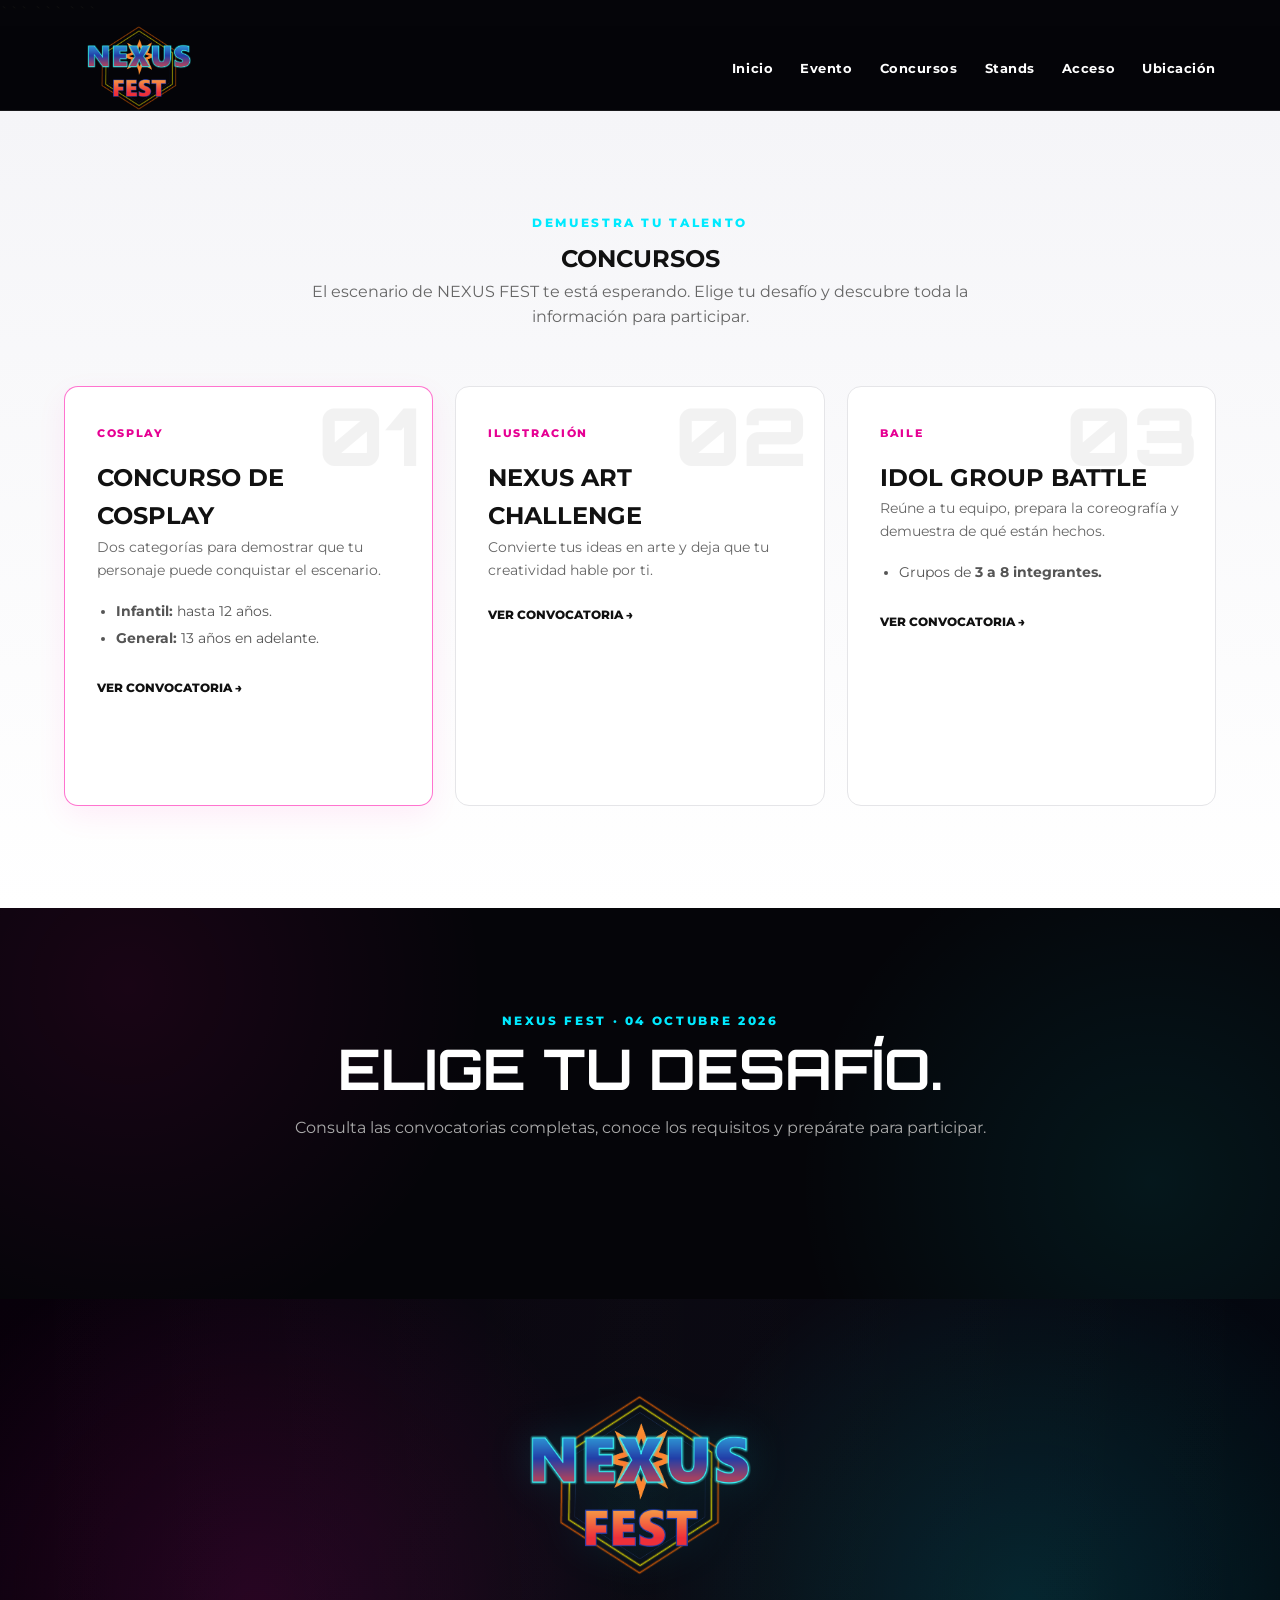
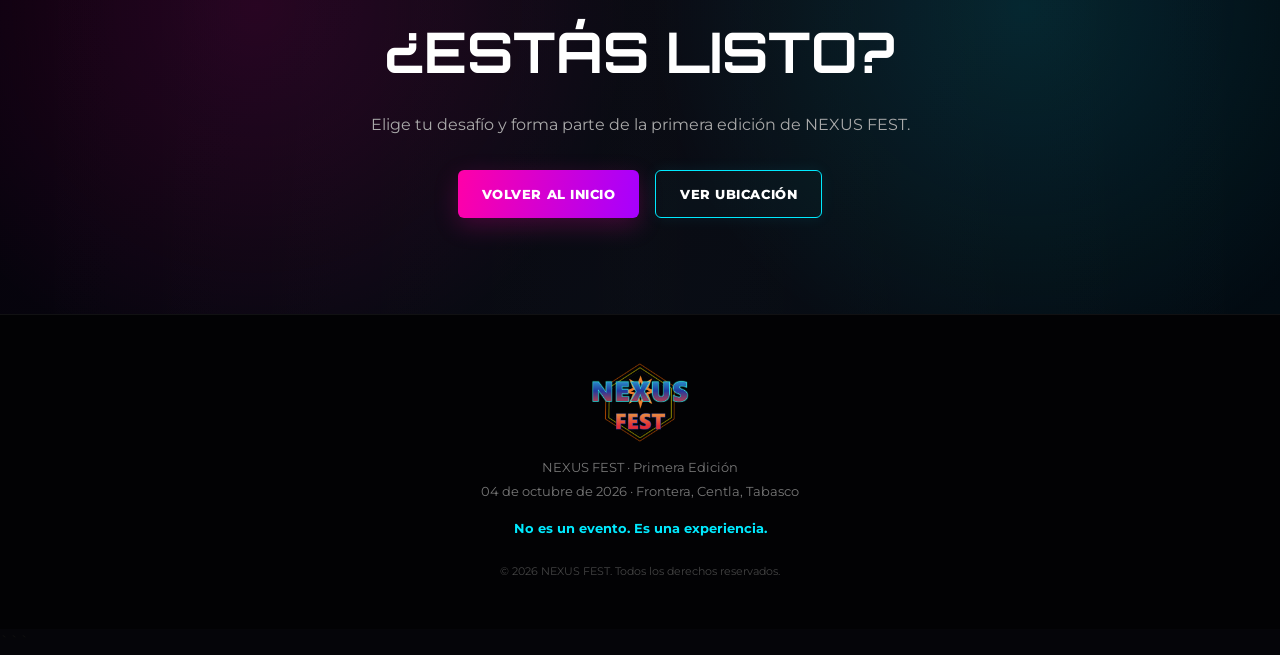
==== concursos.html @ 361f33a7 "Actualización sitio NEXUS FEST" ====
<!DOCTYPE html>

<html lang="es">

<head>

```
<meta charset="UTF-8">

<meta
    name="viewport"
    content="width=device-width, initial-scale=1.0"
>

<meta
    name="description"
    content="Concursos de NEXUS FEST — Cosplay, ilustración e Idol Group Battle en Frontera, Centla, Tabasco."
>

<meta
    name="theme-color"
    content="#050509"
>

<title>Concursos | NEXUS FEST</title>


<!-- ========================= -->
<!-- GOOGLE FONTS -->
<!-- ========================= -->

<link
    rel="preconnect"
    href="https://fonts.googleapis.com"
>

<link
    rel="preconnect"
    href="https://fonts.gstatic.com"
    crossorigin
>

<link
    href="https://fonts.googleapis.com/css2?family=Montserrat:wght@400;500;600;700;800;900&family=Orbitron:wght@500;600;700;800&display=swap"
    rel="stylesheet"
>


<!-- ========================= -->
<!-- CSS -->
<!-- ========================= -->

<link
    rel="stylesheet"
    href="css/styles.css"
>
```

</head>

<body>

```
<!-- ========================= -->
<!-- HEADER -->
<!-- ========================= -->

<header class="header">

    <div class="container nav">


        <!-- LOGO -->

        <a
            href="index.html"
            class="logo"
        >

            <img
                src="assets/img/logo-nexus-fest-sin-fondo.png"
                alt="NEXUS FEST"
            >

        </a>


        <!-- BOTÓN MENÚ MÓVIL -->

        <button
            class="menu-toggle"
            id="menuToggle"
            aria-label="Abrir menú"
            aria-expanded="false"
            type="button"
        >

            <span></span>
            <span></span>
            <span></span>

        </button>


        <!-- NAVEGACIÓN -->

        <nav
            class="nav-menu"
            id="navMenu"
        >

            <ul class="nav-links">

                <li>
                    <a href="index.html">
                        Inicio
                    </a>
                </li>

                <li>
                    <a href="index.html#evento">
                        Evento
                    </a>
                </li>

                <li>
                    <a
                        href="concursos.html"
                        class="active"
                    >
                        Concursos
                    </a>
                </li>

                <li>
                    <a href="index.html#stands">
                        Stands
                    </a>
                </li>

                <li>
                    <a href="index.html#acceso">
                        Acceso
                    </a>
                </li>

                <li>
                    <a href="index.html#ubicacion">
                        Ubicación
                    </a>
                </li>

            </ul>

        </nav>

    </div>

</header>



<!-- ========================= -->
<!-- CONTENIDO PRINCIPAL -->
<!-- ========================= -->

<main>


    <!-- ========================= -->
    <!-- ENCABEZADO -->
    <!-- ========================= -->

    <section class="section contests-section">

        <div class="container">


            <div class="section-heading">

                <p class="section-kicker">
                    DEMUESTRA TU TALENTO
                </p>

                <h1>
                    CONCURSOS
                </h1>

                <p>
                    El escenario de NEXUS FEST te está esperando.
                    Elige tu desafío y descubre toda la información
                    para participar.
                </p>

            </div>



            <!-- ========================= -->
            <!-- TARJETAS DE CONCURSOS -->
            <!-- ========================= -->

            <div class="contest-grid">


                <!-- ========================= -->
                <!-- COSPLAY -->
                <!-- ========================= -->

                <article class="contest-card featured">

                    <div class="contest-number">
                        01
                    </div>


                    <div class="contest-content">

                        <span class="contest-tag">
                            COSPLAY
                        </span>

                        <h2>
                            CONCURSO DE COSPLAY
                        </h2>

                        <p>
                            Dos categorías para demostrar que
                            tu personaje puede conquistar el escenario.
                        </p>


                        <ul>

                            <li>
                                <strong>Infantil:</strong>
                                hasta 12 años.
                            </li>

                            <li>
                                <strong>General:</strong>
                                13 años en adelante.
                            </li>

                        </ul>


                        <a
                            href="cosplay.html"
                            class="contest-link"
                        >
                            VER CONVOCATORIA →
                        </a>

                    </div>

                </article>



                <!-- ========================= -->
                <!-- NEXUS ART -->
                <!-- ========================= -->

                <article class="contest-card">

                    <div class="contest-number">
                        02
                    </div>


                    <div class="contest-content">

                        <span class="contest-tag">
                            ILUSTRACIÓN
                        </span>

                        <h2>
                            NEXUS ART CHALLENGE
                        </h2>

                        <p>
                            Convierte tus ideas en arte y deja
                            que tu creatividad hable por ti.
                        </p>


                        <a
                            href="nexus-art-challenge.html"
                            class="contest-link"
                        >
                            VER CONVOCATORIA →
                        </a>

                    </div>

                </article>



                <!-- ========================= -->
                <!-- IDOL GROUP -->
                <!-- ========================= -->

                <article class="contest-card">

                    <div class="contest-number">
                        03
                    </div>


                    <div class="contest-content">

                        <span class="contest-tag">
                            BAILE
                        </span>

                        <h2>
                            IDOL GROUP BATTLE
                        </h2>

                        <p>
                            Reúne a tu equipo, prepara la coreografía
                            y demuestra de qué están hechos.
                        </p>


                        <ul>

                            <li>
                                Grupos de
                                <strong>
                                    3 a 8 integrantes.
                                </strong>
                            </li>

                        </ul>


                        <a
                            href="idol-group-battle.html"
                            class="contest-link"
                        >
                            VER CONVOCATORIA →
                        </a>

                    </div>

                </article>


            </div>

        </div>

    </section>



    <!-- ========================= -->
    <!-- INFORMACIÓN -->
    <!-- ========================= -->

    <section class="section dark-section">

        <div class="container">

            <div class="section-heading light">

                <p class="section-kicker">
                    NEXUS FEST · 04 OCTUBRE 2026
                </p>

                <h2>
                    ELIGE TU DESAFÍO.
                </h2>

                <p>
                    Consulta las convocatorias completas,
                    conoce los requisitos y prepárate para participar.
                </p>

            </div>

        </div>

    </section>



    <!-- ========================= -->
    <!-- CTA -->
    <!-- ========================= -->

    <section class="final-cta">

        <div class="container">


            <img
                src="assets/img/logo-nexus-fest-sin-fondo.png"
                alt="NEXUS FEST"
                class="final-logo"
            >


            <h2>
                ¿ESTÁS LISTO?
            </h2>


            <p>
                Elige tu desafío y forma parte de la
                primera edición de NEXUS FEST.
            </p>


            <div class="cta-buttons">

                <a
                    href="index.html"
                    class="btn btn-primary"
                >
                    VOLVER AL INICIO
                </a>


                <a
                    href="index.html#ubicacion"
                    class="btn btn-outline"
                >
                    VER UBICACIÓN
                </a>

            </div>

        </div>

    </section>


</main>



<!-- ========================= -->
<!-- FOOTER -->
<!-- ========================= -->

<footer class="footer">

    <div class="container">


        <img
            src="assets/img/logo-nexus-fest-sin-fondo.png"
            alt="NEXUS FEST"
            class="footer-logo"
        >


        <p>
            NEXUS FEST · Primera Edición
        </p>


        <p>
            04 de octubre de 2026 · Frontera, Centla, Tabasco
        </p>


        <p class="footer-slogan">
            No es un evento. Es una experiencia.
        </p>


        <small>
            © 2026 NEXUS FEST. Todos los derechos reservados.
        </small>


    </div>

</footer>



<!-- ========================= -->
<!-- JAVASCRIPT -->
<!-- ========================= -->

<script src="js/main.js"></script>
```

</body>

</html>
---- css/styles.css ----
/* =========================================
   NEXUS FEST
   ESTILOS PRINCIPALES
   Primera Edición · 2026
========================================= */


/* =========================================
   RESET
========================================= */

* {
  margin: 0;
  padding: 0;
  box-sizing: border-box;
}

html {
  scroll-behavior: smooth;
  scroll-padding-top: 80px;
}

body {
  font-family: "Montserrat", sans-serif;
  background: #050509;
  color: #111;
  line-height: 1.6;
  overflow-x: hidden;
}

body::selection {
  background: var(--pink);
  color: #fff;
}

img {
  max-width: 100%;
  height: auto;
  display: block;
}

a {
  color: inherit;
}

button {
  font-family: inherit;
}

button:focus-visible,
a:focus-visible {
  outline: 2px solid var(--cyan);
  outline-offset: 4px;
}

.container {
  width: min(90%, 1200px);
  margin: 0 auto;
}


/* =========================================
   VARIABLES
========================================= */

:root {
  --black: #050509;
  --black-soft: #090910;
  --black-card: #11111a;

  --white: #ffffff;
  --gray: #b7b7c2;
  --gray-dark: #666;

  --cyan: #00eaff;
  --blue: #008cff;

  --pink: #ff00a8;
  --pink-light: #ff3fc5;

  --orange: #ff7a00;
  --yellow: #ffd000;

  --border: rgba(255, 255, 255, 0.12);

  --gradient-main:
    linear-gradient(
      120deg,
      #00eaff 0%,
      #008cff 45%,
      #ff00a8 100%
    );

  --gradient-warm:
    linear-gradient(
      120deg,
      #ff7a00,
      #ff00a8
    );

  --shadow-pink:
    0 12px 35px rgba(255, 0, 168, 0.22);

  --shadow-cyan:
    0 12px 35px rgba(0, 234, 255, 0.16);
}


/* =========================================
   HEADER
========================================= */

.header {
  position: sticky;
  top: 0;
  z-index: 1000;

  background: rgba(5, 5, 9, 0.94);

  border-bottom: 1px solid rgba(255, 255, 255, 0.08);

  backdrop-filter: blur(18px);
  -webkit-backdrop-filter: blur(18px);
}

.nav {
  min-height: 78px;

  display: flex;
  align-items: center;
  justify-content: space-between;

  gap: 2rem;
}


/* =========================================
   LOGO
========================================= */

.logo {
  display: flex;
  align-items: center;

  width: 150px;

  text-decoration: none;

  transition:
    transform 0.3s ease,
    filter 0.3s ease;
}

.logo:hover {
  transform: scale(1.03);

  filter:
    drop-shadow(0 0 10px rgba(0, 234, 255, 0.22));
}

.logo img {
  width: 100%;
  height: auto;
}


/* =========================================
   NAVEGACIÓN
========================================= */

.nav-menu {
  display: flex;
  align-items: center;
}

.nav-links {
  display: flex;
  align-items: center;

  gap: 1.7rem;

  list-style: none;
}

.nav-links a {
  position: relative;

  color: #fff;

  text-decoration: none;

  font-size: 0.82rem;
  font-weight: 700;

  letter-spacing: 0.04em;

  transition:
    color 0.3s ease;
}

.nav-links a::after {
  content: "";

  position: absolute;

  left: 0;
  bottom: -7px;

  width: 0;
  height: 2px;

  border-radius: 10px;

  background: var(--cyan);

  box-shadow:
    0 0 8px rgba(0, 234, 255, 0.7);

  transition:
    width 0.3s ease;
}

.nav-links a:hover {
  color: var(--cyan);
}

.nav-links a:hover::after {
  width: 100%;
}


/* =========================================
   MENÚ MÓVIL
========================================= */

.menu-toggle {
  display: none;

  width: 42px;
  height: 42px;

  border: 1px solid rgba(255, 255, 255, 0.2);
  border-radius: 8px;

  background: rgba(255, 255, 255, 0.025);

  cursor: pointer;

  flex-direction: column;
  align-items: center;
  justify-content: center;

  gap: 5px;

  transition:
    border-color 0.3s ease,
    background 0.3s ease;
}

.menu-toggle:hover {
  border-color: var(--cyan);
  background: rgba(0, 234, 255, 0.05);
}

.menu-toggle span {
  display: block;

  width: 22px;
  height: 2px;

  border-radius: 5px;

  background: #fff;

  transition:
    transform 0.3s ease,
    opacity 0.3s ease;
}

.menu-toggle.active span:nth-child(1) {
  transform: translateY(7px) rotate(45deg);
}

.menu-toggle.active span:nth-child(2) {
  opacity: 0;
}

.menu-toggle.active span:nth-child(3) {
  transform: translateY(-7px) rotate(-45deg);
}


/* =========================================
   HERO
========================================= */

.hero {
  position: relative;

  min-height: calc(100vh - 78px);

  display: flex;
  align-items: center;

  color: #fff;

  overflow: hidden;

  background:
    radial-gradient(
      circle at 15% 30%,
      rgba(255, 0, 168, 0.20),
      transparent 35%
    ),
    radial-gradient(
      circle at 85% 25%,
      rgba(0, 234, 255, 0.18),
      transparent 35%
    ),
    radial-gradient(
      circle at 50% 100%,
      rgba(255, 122, 0, 0.10),
      transparent 35%
    ),
    linear-gradient(
      135deg,
      #020207,
      #070013 50%,
      #02050a
    );
}


/* =========================================
   LUCES DECORATIVAS
========================================= */

.hero::before,
.hero::after {
  content: "";

  position: absolute;

  width: 500px;
  height: 500px;

  border-radius: 50%;

  filter: blur(100px);

  pointer-events: none;
}

.hero::before {
  background: rgba(255, 0, 168, 0.12);

  left: -250px;
  bottom: -200px;
}

.hero::after {
  background: rgba(0, 234, 255, 0.10);

  right: -250px;
  top: -200px;
}

.hero-background {
  position: absolute;

  inset: 0;

  pointer-events: none;

  opacity: 0.25;

  background-image:
    linear-gradient(
      rgba(255, 255, 255, 0.025) 1px,
      transparent 1px
    ),
    linear-gradient(
      90deg,
      rgba(255, 255, 255, 0.025) 1px,
      transparent 1px
    );

  background-size: 60px 60px;

  mask-image:
    linear-gradient(
      to bottom,
      black,
      transparent 85%
    );

  -webkit-mask-image:
    linear-gradient(
      to bottom,
      black,
      transparent 85%
    );
}


/* =========================================
   HERO CONTENT
========================================= */

.hero-content {
  position: relative;

  z-index: 2;

  max-width: 900px;

  margin: 0 auto;

  text-align: center;

  padding: 5rem 0;
}


/* =========================================
   HERO LOGO
========================================= */

.hero-logo {
  width: min(500px, 80%);

  margin: 0 auto 1rem;

  filter:
    drop-shadow(0 0 20px rgba(0, 234, 255, 0.18))
    drop-shadow(0 0 35px rgba(255, 0, 168, 0.08));
}

.hero-edition {
  color: var(--cyan);

  font-family: "Orbitron", sans-serif;

  font-size: 0.85rem;

  font-weight: 700;

  letter-spacing: 0.3em;

  margin-bottom: 1.5rem;

  text-shadow:
    0 0 12px rgba(0, 234, 255, 0.35);
}


/* =========================================
   HERO TITULO
========================================= */

.hero h1 {
  font-family: "Orbitron", sans-serif;

  font-size: clamp(2rem, 5vw, 4.2rem);

  line-height: 1.08;

  font-weight: 800;

  letter-spacing: -0.03em;
}

.hero h1 span {
  display: block;

  margin-top: 0.15em;

  background: var(--gradient-main);

  -webkit-background-clip: text;
  background-clip: text;

  color: transparent;
}


/* =========================================
   HERO DESCRIPCIÓN
========================================= */

.hero-description {
  max-width: 700px;

  margin: 1.5rem auto 2rem;

  color: #c8c8d2;

  font-size: clamp(1rem, 2vw, 1.15rem);
}


/* =========================================
   BOTONES
========================================= */

.hero-buttons {
  display: flex;

  justify-content: center;

  gap: 1rem;

  flex-wrap: wrap;
}

.btn {
  display: inline-flex;

  align-items: center;
  justify-content: center;

  min-height: 48px;

  padding: 0.8rem 1.5rem;

  border-radius: 6px;

  text-decoration: none;

  font-size: 0.82rem;

  font-weight: 800;

  letter-spacing: 0.04em;

  transition:
    transform 0.25s ease,
    box-shadow 0.25s ease,
    background 0.25s ease,
    border-color 0.25s ease;
}

.btn:hover {
  transform: translateY(-3px);
}

.btn-primary {
  color: #fff;

  background:
    linear-gradient(
      100deg,
      var(--pink),
      #a600ff
    );

  box-shadow:
    0 8px 25px rgba(255, 0, 168, 0.22);
}

.btn-primary:hover {
  box-shadow:
    0 12px 32px rgba(255, 0, 168, 0.38);
}

.btn-outline {
  color: #fff;

  background: rgba(0, 234, 255, 0.02);

  border: 1px solid var(--cyan);

  box-shadow:
    0 0 15px rgba(0, 234, 255, 0.08);
}

.btn-outline:hover {
  background: rgba(0, 234, 255, 0.10);

  box-shadow:
    0 0 25px rgba(0, 234, 255, 0.16);
}


/* =========================================
   HERO FECHA
========================================= */

.hero-date {
  margin-top: 3rem;

  display: flex;

  justify-content: center;

  gap: 1rem;

  flex-wrap: wrap;

  font-size: 0.8rem;

  letter-spacing: 0.08em;
}

.hero-date span {
  color: #fff;

  font-weight: 800;
}

.hero-date strong {
  color: var(--cyan);

  text-shadow:
    0 0 10px rgba(0, 234, 255, 0.22);
}


/* =========================================
   CUENTA REGRESIVA
========================================= */

.countdown-section {
  position: relative;

  padding: 4rem 0;

  text-align: center;

  color: #fff;

  background:
    linear-gradient(
      90deg,
      #09000b,
      #080813,
      #00080b
    );

  border-top: 1px solid var(--border);
  border-bottom: 1px solid var(--border);

  overflow: hidden;
}

.countdown-section::before {
  content: "";

  position: absolute;

  width: 300px;
  height: 300px;

  left: 50%;
  top: 50%;

  transform: translate(-50%, -50%);

  background: rgba(0, 234, 255, 0.04);

  filter: blur(80px);

  pointer-events: none;
}

.countdown-section .container {
  position: relative;
  z-index: 2;
}

.section-kicker {
  margin-bottom: 0.5rem;

  color: var(--cyan);

  font-size: 0.75rem;

  font-weight: 800;

  letter-spacing: 0.22em;
}

.countdown-section h2 {
  margin-bottom: 2rem;

  font-family: "Orbitron", sans-serif;

  font-size: clamp(1.8rem, 4vw, 2.5rem);
}

.countdown {
  display: flex;

  justify-content: center;

  gap: 1rem;

  flex-wrap: wrap;
}

.count-box {
  width: 120px;

  padding: 1.2rem 0.8rem;

  border: 1px solid rgba(0, 234, 255, 0.2);

  border-radius: 10px;

  background: rgba(255, 255, 255, 0.025);

  box-shadow:
    inset 0 0 20px rgba(0, 234, 255, 0.03),
    0 0 20px rgba(0, 0, 0, 0.15);

  transition:
    border-color 0.3s ease,
    transform 0.3s ease;
}

.count-box:hover {
  transform: translateY(-4px);

  border-color: rgba(0, 234, 255, 0.5);
}

.count-box strong {
  display: block;

  color: #fff;

  font-family: "Orbitron", sans-serif;

  font-size: 2rem;
}

.count-box span {
  color: var(--gray);

  font-size: 0.65rem;

  font-weight: 700;

  letter-spacing: 0.1em;
}


/* =========================================
   SECCIONES
========================================= */

.section {
  padding: clamp(4rem, 8vw, 7rem) 0;
}

.section-heading {
  max-width: 750px;

  margin: 0 auto 3.5rem;

  text-align: center;
}

.section-heading h2 {
  font-family: "Orbitron", sans-serif;

  font-size: clamp(2rem, 5vw, 3.5rem);

  line-height: 1.1;

  margin-bottom: 1rem;
}

.section-heading h2 span {
  color: var(--pink);
}

.section-heading > p:last-child {
  color: #666;

  font-size: 1rem;
}

.section-heading.light h2 {
  color: #fff;
}

.section-heading.light > p:last-child {
  color: #aaa;
}


/* =========================================
   EVENTO
========================================= */

.event-section {
  background: #fff;
}

.event-grid {
  display: grid;

  grid-template-columns:
    1.1fr
    0.9fr;

  gap: 4rem;

  align-items: center;
}

.event-text h3 {
  margin-bottom: 1.2rem;

  font-family: "Orbitron", sans-serif;

  font-size: clamp(1.5rem, 3vw, 2.1rem);

  line-height: 1.25;
}

.event-text p {
  margin-bottom: 1.2rem;

  color: #555;
}

.text-link {
  display: inline-block;

  margin-top: 1rem;

  color: #e60093;

  font-weight: 800;

  text-decoration: none;

  transition:
    color 0.25s ease,
    transform 0.25s ease;
}

.text-link:hover {
  color: #ff00a8;

  transform: translateX(4px);
}

.event-info {
  display: grid;

  gap: 1rem;
}

.info-card {
  display: flex;

  gap: 1rem;

  align-items: center;

  padding: 1.4rem;

  border-radius: 10px;

  background: #f7f7fa;

  border: 1px solid #eee;

  transition:
    transform 0.3s ease,
    border-color 0.3s ease,
    box-shadow 0.3s ease;
}

.info-card:hover {
  transform: translateY(-3px);

  border-color: rgba(255, 0, 168, 0.18);

  box-shadow:
    0 12px 25px rgba(0, 0, 0, 0.05);
}

.info-card > span {
  font-size: 1.8rem;
}

.info-card small {
  display: block;

  color: #888;

  font-size: 0.65rem;

  font-weight: 800;

  letter-spacing: 0.12em;
}

.info-card strong {
  display: block;

  font-size: 0.9rem;
}

.info-card em {
  display: block;

  color: #777;

  font-size: 0.8rem;

  font-style: normal;
}


/* =========================================
   SECCIONES OSCURAS
========================================= */

.dark-section,
.stands-section {
  color: #fff;

  background:
    radial-gradient(
      circle at 10% 20%,
      rgba(255, 0, 168, 0.08),
      transparent 30%
    ),
    radial-gradient(
      circle at 90% 70%,
      rgba(0, 234, 255, 0.08),
      transparent 30%
    ),
    #050509;
}


/* =========================================
   EXPERIENCIA
========================================= */

.experience-grid {
  display: grid;

  grid-template-columns:
    repeat(4, 1fr);

  gap: 1.2rem;
}

.experience-card {
  position: relative;

  padding: 2rem 1.5rem;

  border: 1px solid var(--border);

  border-radius: 12px;

  background: rgba(255, 255, 255, 0.025);

  overflow: hidden;

  transition:
    transform 0.3s ease,
    border-color 0.3s ease,
    background 0.3s ease,
    box-shadow 0.3s ease;
}

.experience-card::before {
  content: "";

  position: absolute;

  left: 0;
  top: 0;

  width: 100%;
  height: 2px;

  background: var(--gradient-main);

  transform: scaleX(0);

  transform-origin: left;

  transition: transform 0.3s ease;
}

.experience-card:hover {
  transform: translateY(-7px);

  border-color: rgba(0, 234, 255, 0.4);

  background: rgba(255, 255, 255, 0.04);

  box-shadow:
    0 15px 35px rgba(0, 0, 0, 0.25);
}

.experience-card:hover::before {
  transform: scaleX(1);
}

.experience-icon {
  font-size: 2.4rem;

  margin-bottom: 1.2rem;
}

.experience-card h3 {
  margin-bottom: 0.7rem;

  font-family: "Orbitron", sans-serif;

  font-size: 1rem;
}

.experience-card p {
  color: #999;

  font-size: 0.9rem;
}


/* =========================================
   CONCURSOS
========================================= */

.contests-section {
  background:
    linear-gradient(
      180deg,
      #f5f5f8 0%,
      #ffffff 100%
    );
}

.contest-grid {
  display: grid;

  grid-template-columns:
    repeat(3, 1fr);

  gap: 1.4rem;
}

.contest-card {
  position: relative;

  overflow: hidden;

  min-height: 420px;

  padding: 2rem;

  border-radius: 14px;

  background: #fff;

  border: 1px solid #e5e5e8;

  transition:
    transform 0.3s ease,
    box-shadow 0.3s ease,
    border-color 0.3s ease;
}

.contest-card::before {
  content: "";

  position: absolute;

  left: 0;
  top: 0;

  width: 100%;
  height: 3px;

  background: var(--gradient-main);

  opacity: 0;

  transition: opacity 0.3s ease;
}

.contest-card:hover {
  transform: translateY(-7px);

  box-shadow:
    0 20px 40px rgba(0, 0, 0, 0.08);
}

.contest-card:hover::before {
  opacity: 1;
}

.contest-card.featured {
  border-color: rgba(255, 0, 168, 0.55);

  box-shadow:
    0 10px 30px rgba(255, 0, 168, 0.07);
}

.contest-number {
  position: absolute;

  right: 1rem;
  top: 0.5rem;

  color: rgba(0, 0, 0, 0.05);

  font-family: "Orbitron", sans-serif;

  font-size: 5rem;

  font-weight: 900;

  line-height: 1;
}

.contest-content {
  position: relative;

  z-index: 2;
}

.contest-tag {
  display: inline-block;

  margin-bottom: 1rem;

  color: #e60093;

  font-size: 0.7rem;

  font-weight: 800;

  letter-spacing: 0.15em;
}

.contest-content h3 {
  margin-bottom: 1rem;

  font-family: "Orbitron", sans-serif;

  font-size: 1.2rem;

  line-height: 1.25;
}

.contest-content p {
  margin-bottom: 1.2rem;

  color: #666;

  font-size: 0.9rem;
}

.contest-content ul {
  padding-left: 1.2rem;

  margin-bottom: 1.5rem;

  color: #555;

  font-size: 0.85rem;
}

.contest-content li {
  margin-bottom: 0.35rem;
}

.contest-link {
  display: inline-block;

  color: #111;

  font-size: 0.78rem;

  font-weight: 800;

  text-decoration: none;

  transition:
    color 0.25s ease,
    transform 0.25s ease;
}

.contest-link:hover {
  color: #e60093;

  transform: translateX(4px);
}


/* =========================================
   STANDS
========================================= */

.stands-content {
  display: grid;

  grid-template-columns:
    1fr
    1fr;

  gap: 4rem;

  align-items: center;
}

.stands-text h3 {
  margin-bottom: 1rem;

  color: #fff;

  font-family: "Orbitron", sans-serif;

  font-size: 2rem;
}

.stands-text p {
  max-width: 600px;

  margin-bottom: 1.5rem;

  color: #aaa;
}

.stands-list {
  display: grid;

  grid-template-columns:
    repeat(2, 1fr);

  gap: 1rem;
}

.stands-list div {
  padding: 1.2rem;

  border: 1px solid var(--border);

  border-radius: 8px;

  color: #ddd;

  background: rgba(255, 255, 255, 0.025);

  font-weight: 600;

  transition:
    transform 0.25s ease,
    border-color 0.25s ease,
    background 0.25s ease;
}

.stands-list div:hover {
  transform: translateY(-3px);

  border-color: rgba(0, 234, 255, 0.35);

  background: rgba(0, 234, 255, 0.035);
}


/* =========================================
   ACCESO
========================================= */

.access-section {
  background: #fff;
}

.access-box {
  position: relative;

  overflow: hidden;

  padding: clamp(3rem, 7vw, 5rem);

  border-radius: 20px;

  color: #fff;

  text-align: center;

  background:
    radial-gradient(
      circle at 20% 20%,
      rgba(255, 0, 168, 0.25),
      transparent 35%
    ),
    radial-gradient(
      circle at 80% 80%,
      rgba(0, 234, 255, 0.2),
      transparent 35%
    ),
    #08080f;

  box-shadow:
    0 25px 60px rgba(0, 0, 0, 0.12);
}

.access-box::after {
  content: "";

  position: absolute;

  inset: 1px;

  border-radius: 19px;

  border: 1px solid rgba(255, 255, 255, 0.06);

  pointer-events: none;
}

.access-box > * {
  position: relative;
  z-index: 2;
}

.access-box h2 {
  margin-bottom: 1rem;

  font-family: "Orbitron", sans-serif;

  font-size: clamp(2rem, 5vw, 3.5rem);
}

.access-box h2 span {
  color: var(--cyan);

  text-shadow:
    0 0 15px rgba(0, 234, 255, 0.25);
}

.access-box > p:not(.section-kicker) {
  color: #aaa;
}

.access-details {
  display: flex;

  justify-content: center;

  gap: 1rem;

  margin-top: 3rem;

  flex-wrap: wrap;
}

.access-details div {
  min-width: 150px;

  padding: 1.3rem;

  border: 1px solid rgba(255, 255, 255, 0.12);

  border-radius: 10px;

  background: rgba(255, 255, 255, 0.035);

  transition:
    transform 0.25s ease,
    border-color 0.25s ease;
}

.access-details div:hover {
  transform: translateY(-4px);

  border-color: rgba(0, 234, 255, 0.35);
}

.access-details strong {
  display: block;

  color: #fff;

  font-family: "Orbitron", sans-serif;

  font-size: 1.5rem;
}

.access-details span {
  color: var(--cyan);

  font-size: 0.7rem;

  font-weight: 800;

  letter-spacing: 0.1em;
}


/* =========================================
   UBICACIÓN
========================================= */

.location-section {
  background:
    linear-gradient(
      180deg,
      #f5f5f8 0%,
      #ffffff 100%
    );
}

.location-box {
  min-height: 360px;

  display: flex;

  align-items: center;
  justify-content: center;

  border-radius: 15px;

  background:
    radial-gradient(
      circle at 50% 0%,
      rgba(0, 234, 255, 0.12),
      transparent 40%
    ),
    linear-gradient(
      135deg,
      #09090f,
      #12121d
    );

  overflow: hidden;

  box-shadow:
    0 20px 45px rgba(0, 0, 0, 0.10);
}

.location-info {
  padding: 3rem;

  text-align: center;

  color: #fff;
}

.location-icon {
  display: block;

  margin-bottom: 1rem;

  font-size: 3rem;

  filter:
    drop-shadow(0 0 10px rgba(255, 0, 168, 0.35));
}

.location-info h3 {
  margin-bottom: 0.5rem;

  font-family: "Orbitron", sans-serif;
}

.location-info p {
  margin-bottom: 1.5rem;

  color: #aaa;
}


/* =========================================
   CTA FINAL
========================================= */

.final-cta {
  position: relative;

  padding: 6rem 0;

  text-align: center;

  color: #fff;

  overflow: hidden;

  background:
    radial-gradient(
      circle at 20% 50%,
      rgba(255, 0, 168, 0.13),
      transparent 35%
    ),
    radial-gradient(
      circle at 80% 50%,
      rgba(0, 234, 255, 0.13),
      transparent 35%
    ),
    linear-gradient(
      135deg,
      #08000a,
      #020b12
    );
}

.final-cta::before {
  content: "";

  position: absolute;

  inset: 0;

  pointer-events: none;

  background:
    linear-gradient(
      90deg,
      transparent,
      rgba(255, 255, 255, 0.025),
      transparent
    );
}

.final-cta .container {
  position: relative;

  z-index: 2;
}

.final-logo {
  width: min(320px, 70%);

  margin: 0 auto 2rem;

  filter:
    drop-shadow(0 0 20px rgba(0, 234, 255, 0.15));
}

.final-cta h2 {
  font-family: "Orbitron", sans-serif;

  font-size: clamp(2rem, 5vw, 3.5rem);

  margin-bottom: 1rem;
}

.final-cta p {
  margin-bottom: 2rem;

  color: #aaa;
}

.cta-buttons {
  display: flex;

  justify-content: center;

  gap: 1rem;

  flex-wrap: wrap;
}


/* =========================================
   FOOTER
========================================= */

.footer {
  padding: 3rem 0;

  text-align: center;

  color: #777;

  background: #020204;

  border-top: 1px solid rgba(255, 255, 255, 0.06);
}

.footer-logo {
  width: 140px;

  margin: 0 auto 1rem;

  opacity: 0.95;
}

.footer p {
  margin-bottom: 0.25rem;

  font-size: 0.8rem;
}

.footer-slogan {
  margin-top: 1rem !important;

  color: var(--cyan);

  font-weight: 700;
}

.footer small {
  display: block;

  margin-top: 1.5rem;

  color: #444;

  font-size: 0.7rem;
}


/* =========================================
   TABLET
========================================= */

@media (max-width: 1024px) {

  .container {
    width: min(92%, 1200px);
  }

  .nav-links {
    gap: 1.1rem;
  }

  .nav-links a {
    font-size: 0.76rem;
  }

  .experience-grid {
    grid-template-columns:
      repeat(2, 1fr);
  }

  .event-grid {
    gap: 2.5rem;
  }

  .contest-grid {
    gap: 1rem;
  }

}


/* =========================================
   MOBILE
========================================= */

@media (max-width: 768px) {

  .nav {
    min-height: 68px;
  }

  .logo {
    width: 125px;
  }

  .menu-toggle {
    display: flex;
  }

  .nav-menu {
    position: absolute;

    top: 68px;
    left: 0;

    width: 100%;

    display: none;

    padding: 1rem 5% 1.5rem;

    background: rgba(5, 5, 9, 0.98);

    border-bottom: 1px solid rgba(255, 255, 255, 0.08);

    backdrop-filter: blur(18px);
    -webkit-backdrop-filter: blur(18px);
  }

  .nav-menu.active {
    display: block;
  }

  .nav-links {
    flex-direction: column;

    align-items: stretch;

    gap: 0;
  }

  .nav-links li {
    border-bottom: 1px solid rgba(255, 255, 255, 0.06);
  }

  .nav-links li:last-child {
    border-bottom: none;
  }

  .nav-links a {
    display: block;

    padding: 0.9rem 0;

    font-size: 0.82rem;
  }

  .nav-links a::after {
    display: none;
  }


  /* HERO */

  .hero {
    min-height: auto;
  }

  .hero-content {
    padding: 4rem 0;
  }

  .hero-logo {
    width: min(400px, 90%);
  }

  .hero-edition {
    font-size: 0.72rem;

    letter-spacing: 0.22em;
  }

  .hero-date {
    flex-direction: column;

    gap: 0.3rem;
  }


  /* EVENTO / STANDS */

  .event-grid,
  .stands-content {
    grid-template-columns: 1fr;

    gap: 2.5rem;
  }


  /* CONCURSOS */

  .contest-grid {
    grid-template-columns: 1fr;
  }


  /* EXPERIENCIA */

  .experience-grid {
    grid-template-columns:
      1fr 1fr;
  }


  /* STANDS */

  .stands-list {
    grid-template-columns:
      1fr 1fr;
  }


  /* CUENTA REGRESIVA */

  .count-box {
    width: 100px;
  }


  /* UBICACIÓN */

  .location-box {
    min-height: 320px;
  }

}


/* =========================================
   SMALL MOBILE
========================================= */

@media (max-width: 480px) {

  .container {
    width: min(92%, 1200px);
  }

  .section {
    padding: 3.5rem 0;
  }

  .section-heading {
    margin-bottom: 2.5rem;
  }

  .section-heading h2 {
    font-size: 1.9rem;
  }


  /* HERO */

  .hero h1 {
    font-size: 1.9rem;
  }

  .hero-description {
    font-size: 0.9rem;
  }

  .hero-content {
    padding: 3.5rem 0;
  }

  .hero-buttons {
    flex-direction: column;

    width: 100%;
  }

  .hero-buttons .btn {
    width: 100%;
  }

  .hero-date {
    font-size: 0.7rem;
  }


  /* EXPERIENCIA */

  .experience-grid {
    grid-template-columns: 1fr;
  }


  /* STANDS */

  .stands-list {
    grid-template-columns: 1fr;
  }


  /* CUENTA REGRESIVA */

  .countdown {
    gap: 0.5rem;
  }

  .count-box {
    width: 72px;

    padding: 0.8rem 0.3rem;
  }

  .count-box strong {
    font-size: 1.3rem;
  }

  .count-box span {
    font-size: 0.55rem;
  }


  /* ACCESO */

  .access-details {
    flex-direction: column;
  }

  .access-details div {
    width: 100%;
  }


  /* UBICACIÓN */

  .location-info {
    padding: 2rem 1rem;
  }

  .location-info .btn {
    width: 100%;
  }


  /* CTA */

  .cta-buttons {
    flex-direction: column;
  }

  .cta-buttons .btn {
    width: 100%;
  }


  /* FOOTER */

  .footer {
    padding: 2.5rem 0;
  }

}


/* =========================================
   REDUCIR ANIMACIONES SI EL USUARIO LO PIDE
========================================= */

@media (prefers-reduced-motion: reduce) {

  html {
    scroll-behavior: auto;
  }

  *,
  *::before,
  *::after {
    transition-duration: 0.01ms !important;
    animation-duration: 0.01ms !important;
    animation-iteration-count: 1 !important;
  }

}
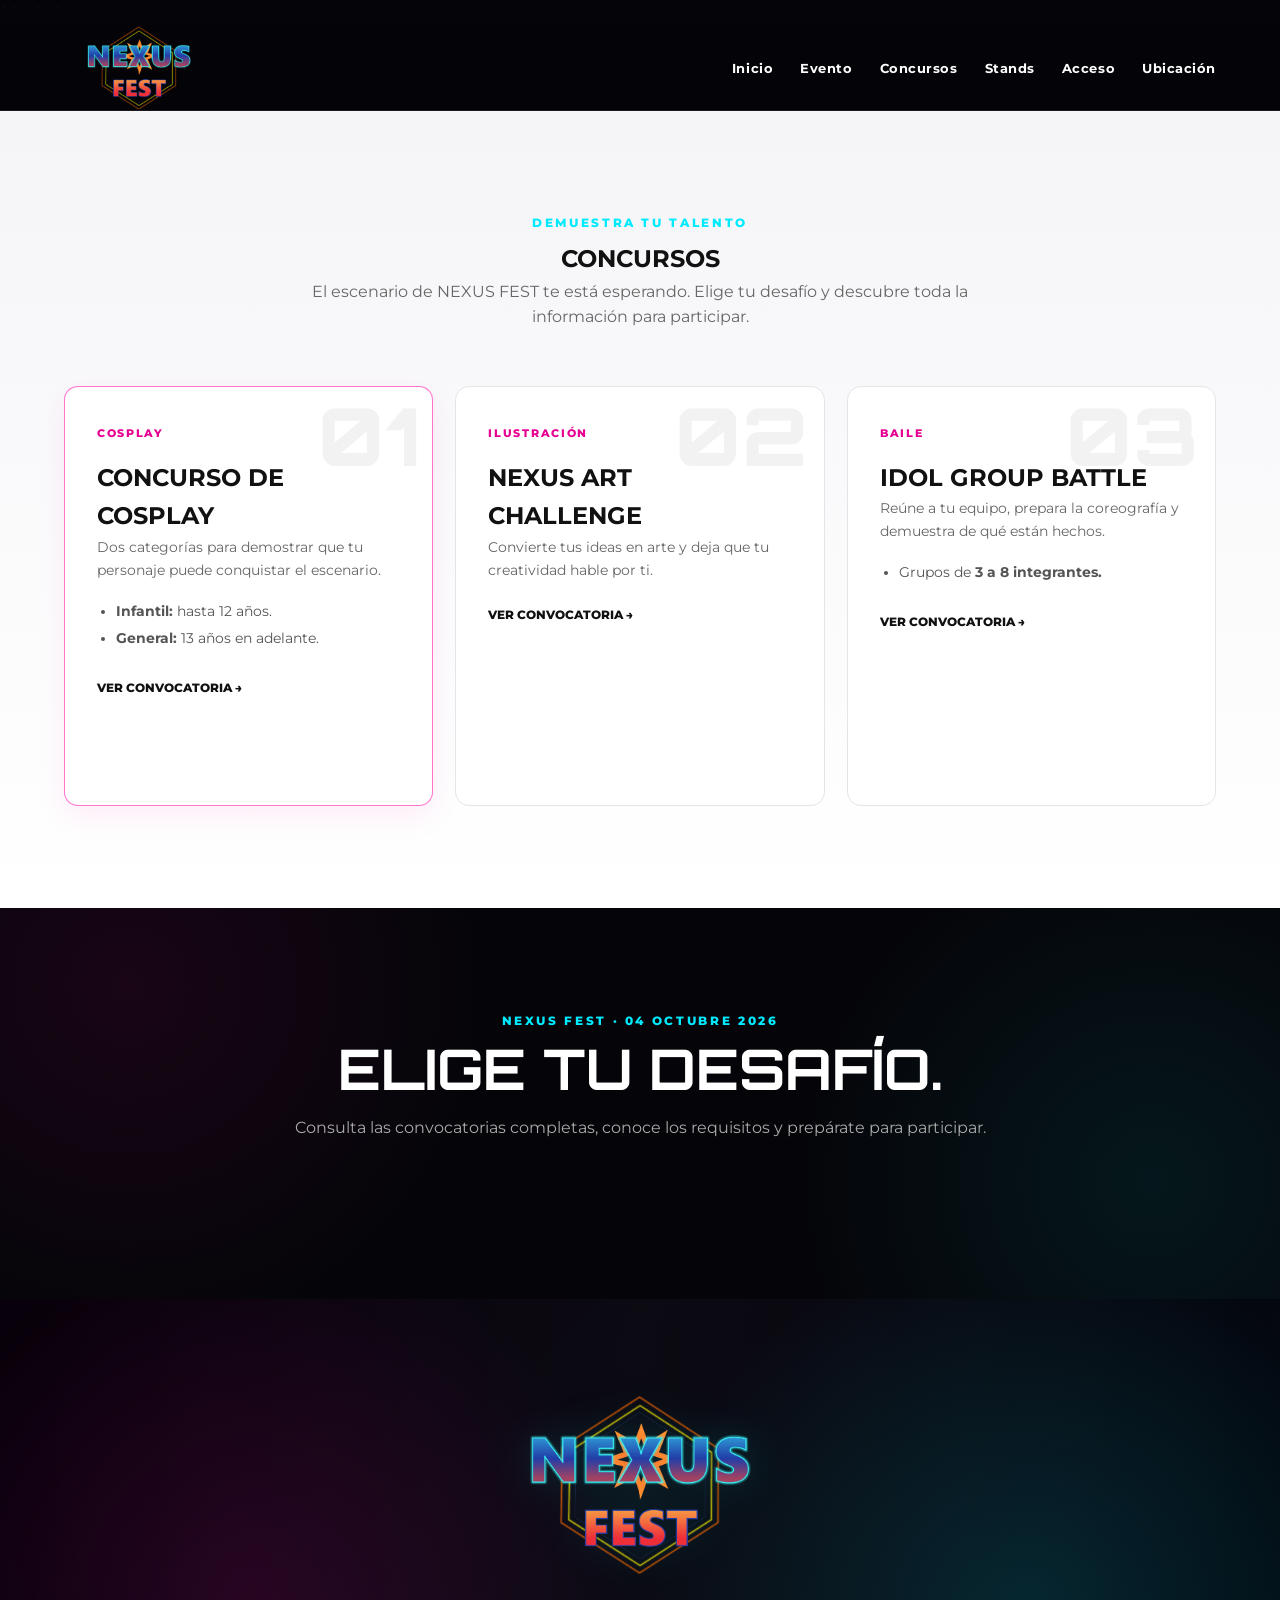
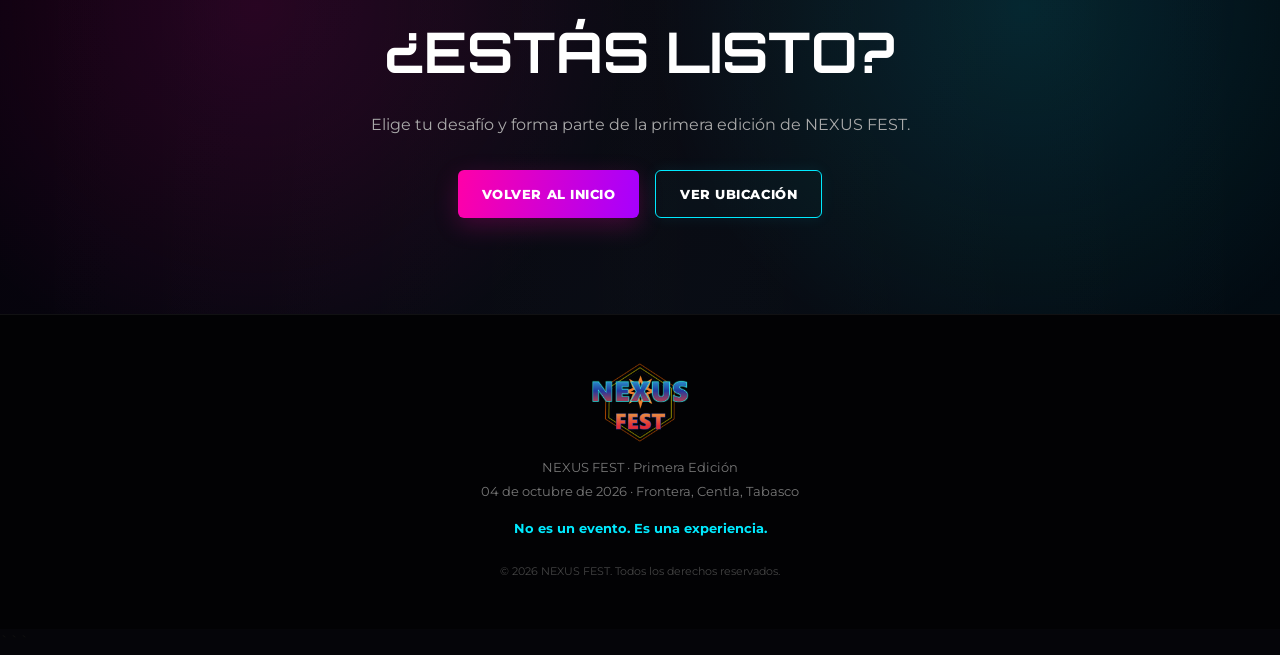
==== commit 2ad6875a: "Actualización sitio NEXUS FEST" ====
--- a/concursos.html
+++ b/concursos.html
@@ -4,7 +4,6 @@
 
 <head>
 
-```
 <meta charset="UTF-8">
 
 <meta
--- a/css/styles.css
+++ b/css/styles.css
@@ -823,7 +823,7 @@
 .event-text p {
   margin-bottom: 1.2rem;
 
-  color: #555;
+  color: #555555;
 }
 
 .text-link {
@@ -1344,7 +1344,7 @@
 }
 
 .access-box > p:not(.section-kicker) {
-  color: #aaa;
+  color: #aaaaaa;
 }
 
 .access-details {
@@ -1943,4 +1943,5 @@
     animation-iteration-count: 1 !important;
   }
 
-}+}
+
